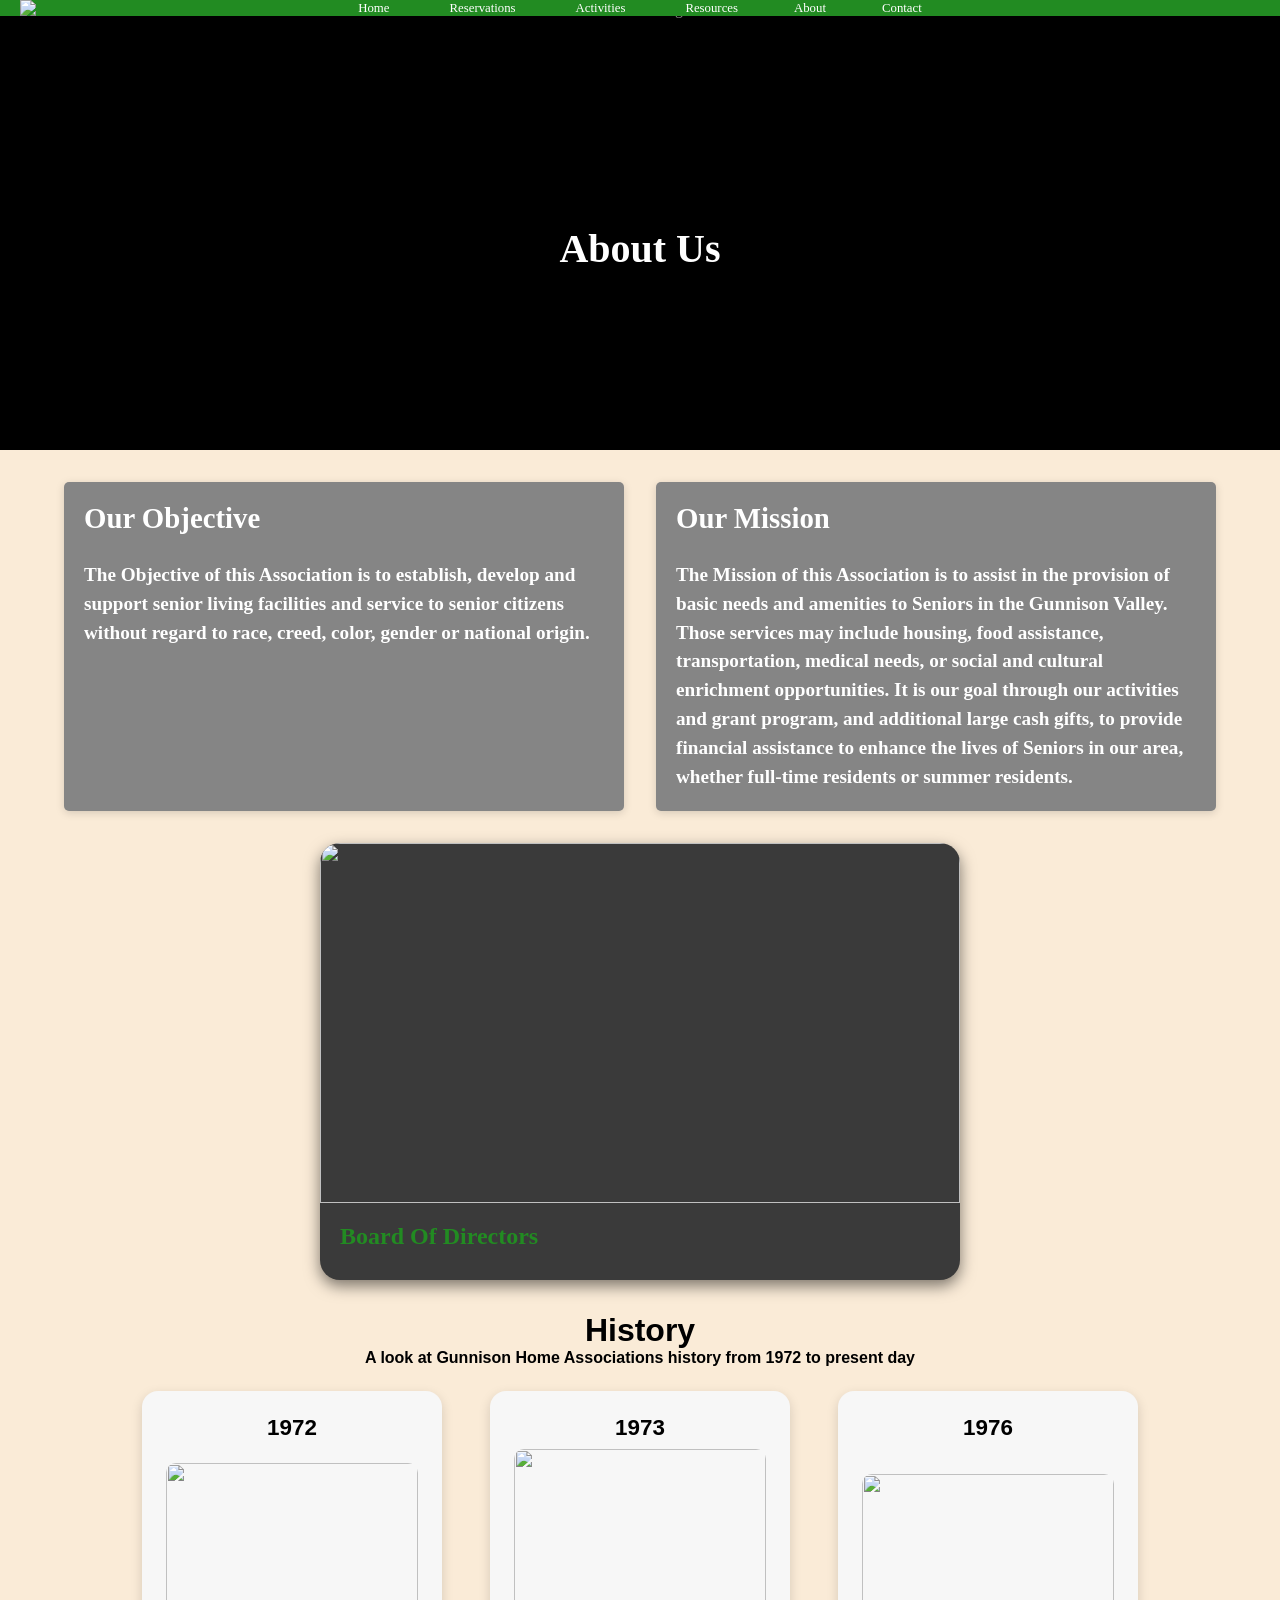
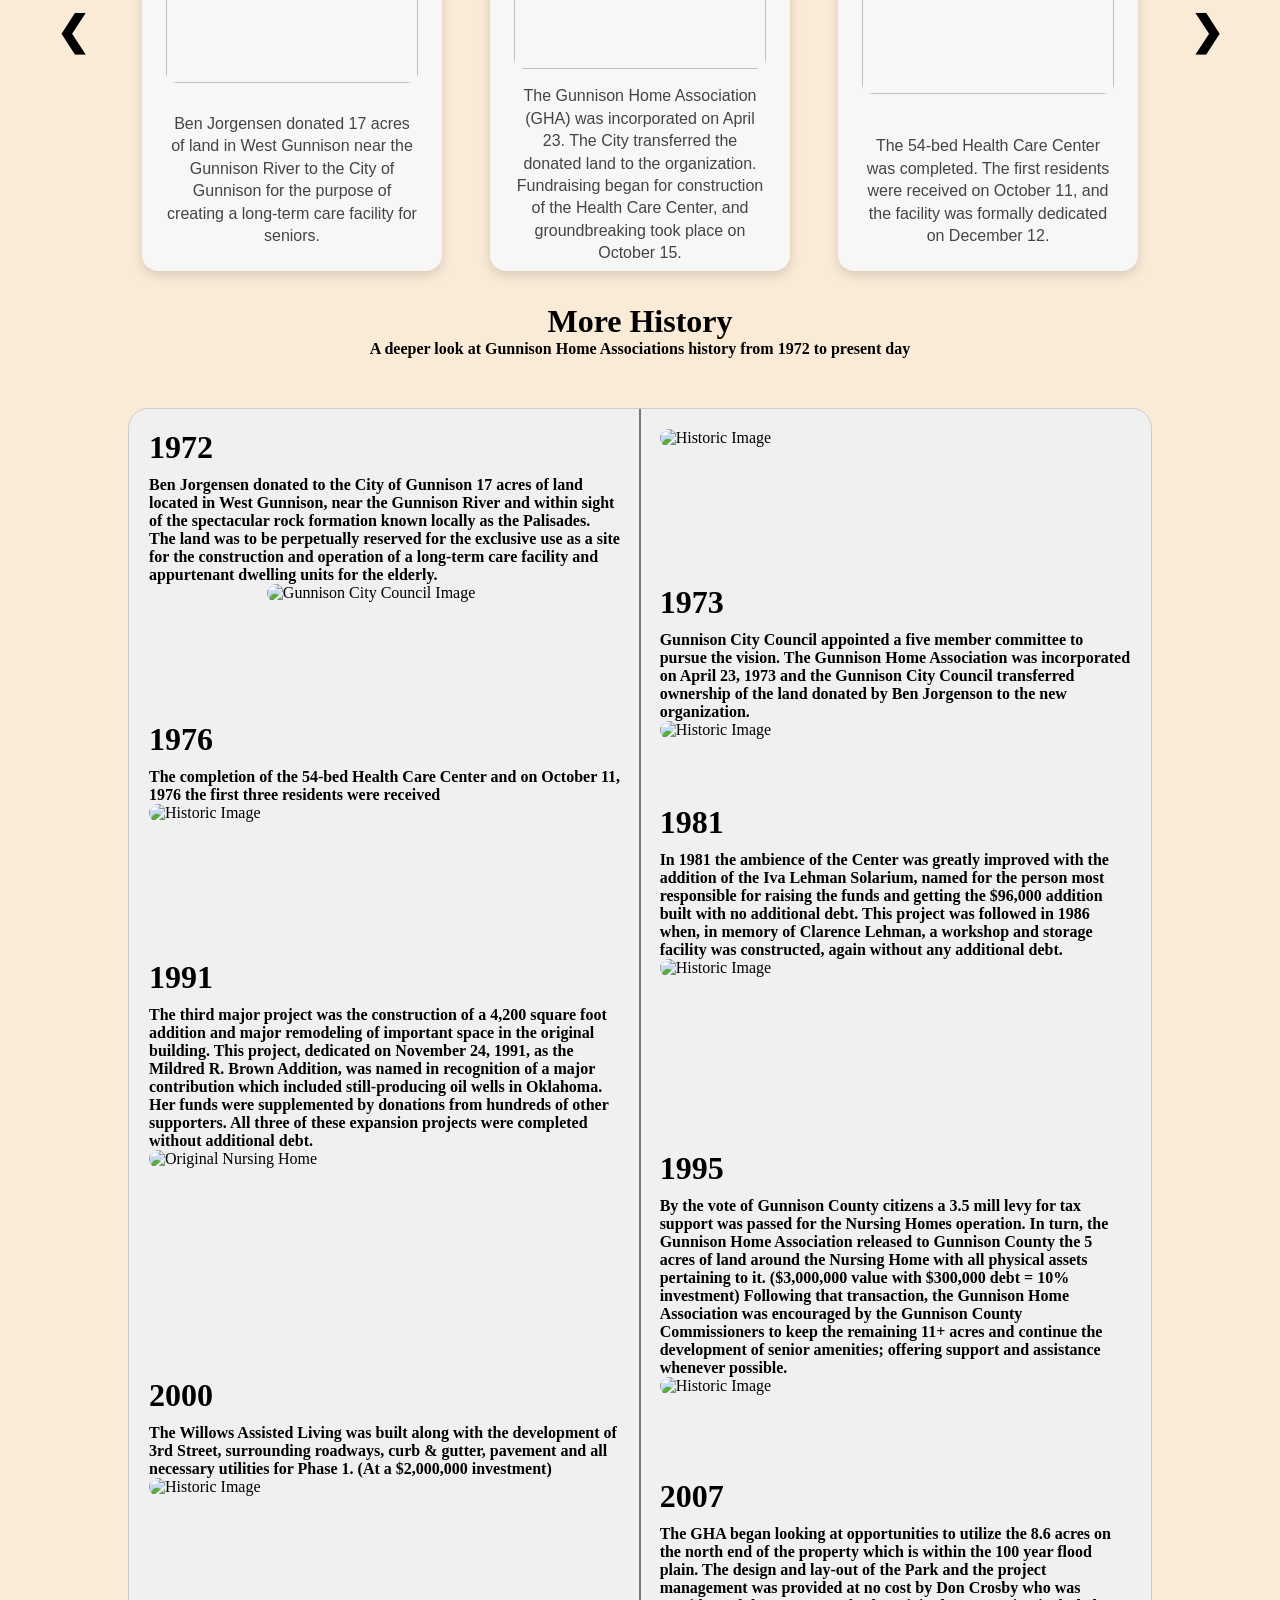
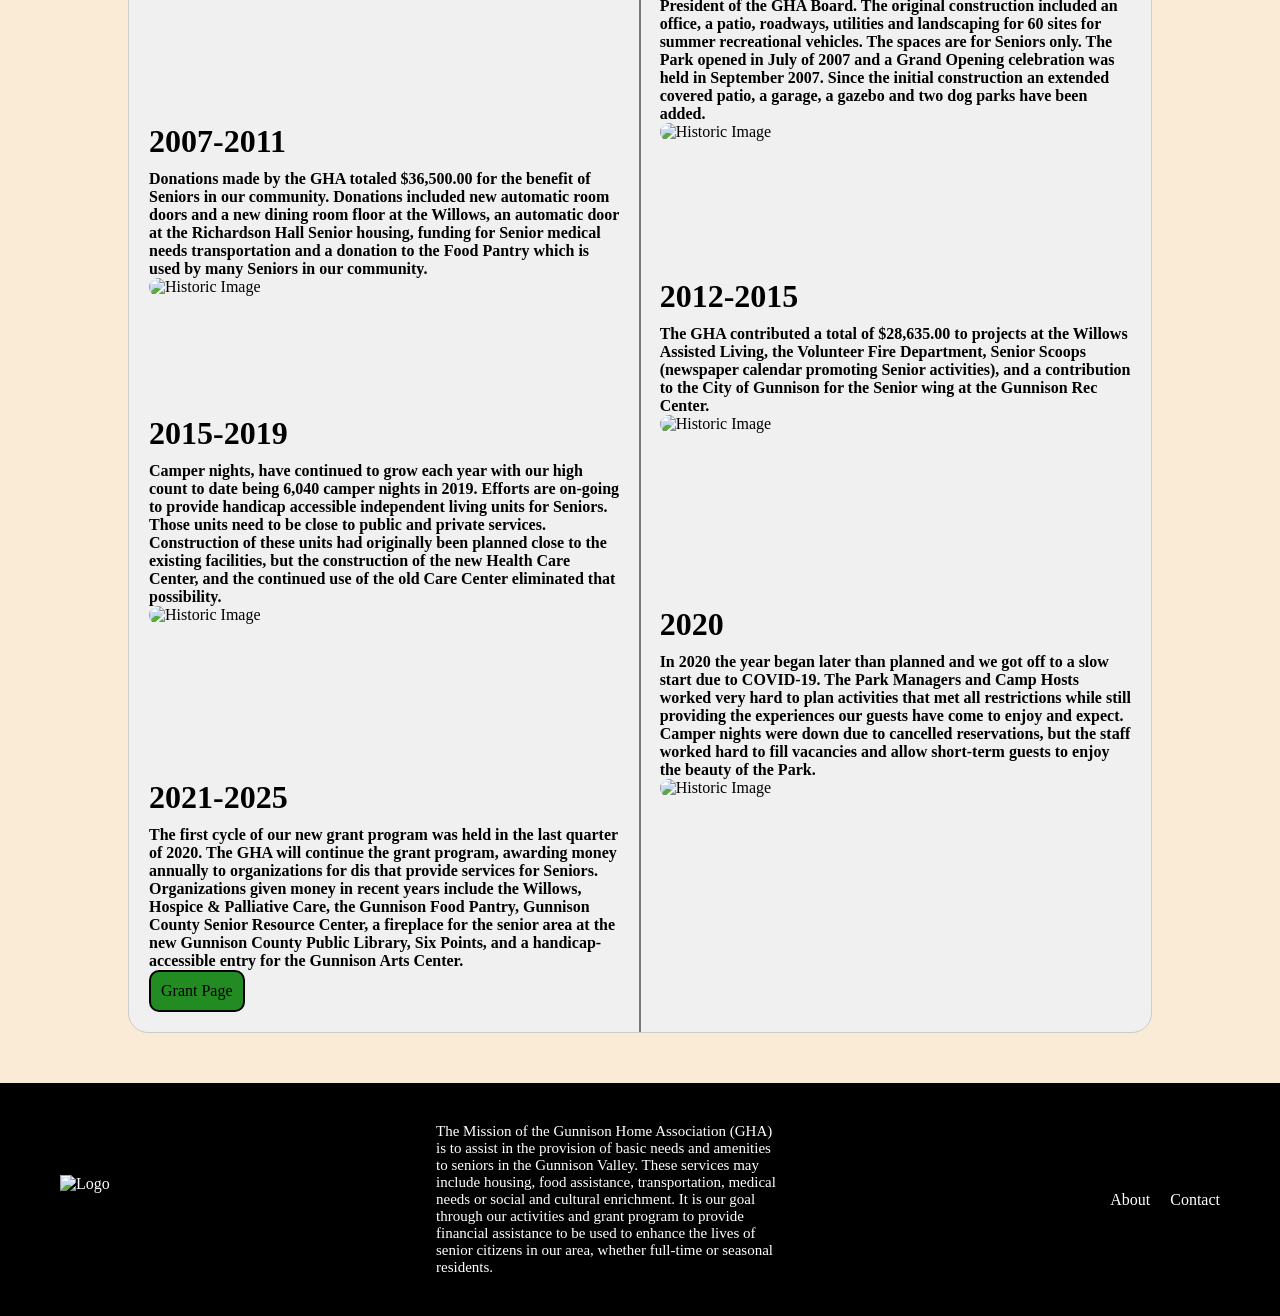
==== about.html @ cdab9be5 "Add files via upload" ====
<!DOCTYPE html>
<html lang="en">
<head>
  <meta charset="UTF-8" />
  <meta name="viewport" content="width=device-width, initial-scale=1.0" />
  <title>Gunnison Home Association About</title>
  <link rel="stylesheet" href="aboutStyle.css" />
  
</head>
<body>

  <nav class="navLinks">
    <div class="GHA_Logo"><img id="logo" src="homePhotos/ghaLogo.png"></div>
    
    <!-- Hamburger icon (mobile only) -->
    <button class="hamburger" onclick= toggleMenu()>&#9776;</button>

    <div class="center-links">
      <a href="index.html">Home</a>
      <a href="reservation.html">Reservations</a>
      <a href="activities.html">Activities</a>
      <a href="resources.html" class="active">Resources</a>
      <div class="dropdown">
        <button class="dropbtn">About
          <i class="fa fa-caret-down"></i> <!-- down arrow for drop down menu -->
        </button>
        <div class="dropdown-content">
          <a href="about.html">About Us</a>
          <a href="grants.html">Grants</a>
        </div>
      </div>
      <a href="contact.html">Contact</a>
    </div>

  </nav>

  <div class="aboutImage">
    <script src="script.js"></script>
    <img id="scrollImg" src="aboutPhotos/aboutPic.jpg" alt="About Image">
    <div class="imageTextMiddle"><h1>About Us</h1></div>

  </div>

  <div class="mission-objective-container">
  <div class="objective-obj">
    <div class="objective-text">
      <h1>Our Objective</h1><br>
      <b>
        The Objective of this Association is to establish, develop and support senior living facilities and 
        service to senior citizens without regard to race, creed, color, gender or national origin.
      </b>
    </div>
  </div>

  <div class="mission-obj">
    <div class="mission-text">
      <h1>Our Mission</h1><br>
      <b>
        The Mission of this Association is to assist in the provision of basic needs and amenities to Seniors
        in the Gunnison Valley. Those services may include housing, food assistance, transportation, medical
        needs, or social and cultural enrichment opportunities. It is our goal through our activities and grant
        program, and additional large cash gifts, to provide financial assistance to enhance the lives 
        of Seniors in our area, whether full-time residents or summer residents.
      </b>
    </div>
  </div>
</div>

  <div class="boardOfDirectors">
    <div class="board-img">
                <img src="aboutPhotos/boardOfDirectors.jpg">
    </div>
    <div class="boardText">
        <h1>Board Of Directors</h1>
        <b>
        </b>
    </div>
  </div>


  <div class="history-obj">
    <div class="history-header">
      <h1>History</h1>
      <b> A look at Gunnison Home Associations history from 1972 to present day </b>
    </div>

    <div class="history-slides">
      <a class="prev" onclick="plusHisSlides(-1)">&#10094;</a>     

      <div class="year-obj-1">
        <p class="year"></p>
        <img class="historyImg">
        <p class="historyBlurb"></p>
      </div>

      <div class="year-obj-2">
        <p class="year"></p>
        <img class="historyImg">
        <p class="historyBlurb"></p>
      </div>

      <div class="year-obj-3">
        <p class="year"></p>
        <img class="historyImg">
        <p class="historyBlurb"></p>
      </div>

      <a class="next" onclick="plusHisSlides(1)">&#10095;</a>
    </div>
  </div>

  <div class="history-header-ext">
    <h1>More History</h1>
    <b> A deeper look at Gunnison Home Associations history from 1972 to present day </b>
  </div>

  <div class="history">
    <div class="center-line"></div>

    <div class="history-row">
      <div class="left-side">
        <div class="year"><h1>1972</h1></div>
        <div class="content">
          <b>
            Ben Jorgensen donated to the City of Gunnison 17 acres of land located in West Gunnison, near the Gunnison River and within sight of the spectacular rock formation known locally as the Palisades. The land was to be perpetually reserved for the exclusive use as a site for the construction and operation of a long-term care facility and appurtenant dwelling units for the elderly.
          </b>
        </div>
      </div>

      <div class="right-image">
        <img src="temp.jpg" alt="Historic Image">
      </div>
    </div>

    <div class="history-row">
      <div class="left-image">
        <img src="aboutPhotos/city_Council.jpg" alt="Gunnison City Council Image" style="width:50%;">
      </div>

      <div class="right-side">
        <div class="year"><h1>1973</h1></div>
        <div class="content">
          <b>
            Gunnison City Council appointed a five member committee to pursue the vision.  The Gunnison Home Association was incorporated on April 23, 1973 and the Gunnison City Council transferred ownership of the land donated by Ben Jorgenson to the new organization.    
          </b>
        </div>
      </div>
    </div>

    <div class="history-row">
      <div class="left-side">
        <div class="year"><h1>1976 </h1></div>
        <div class="content">
          <b>
            The completion of the 54-bed Health Care Center and on October 11, 1976 the first three residents were received
          </b>
        </div>
      </div>

      <div class="right-image">
        <img src="aboutPhotos/oldNursingHome.jpg" alt="Historic Image">
      </div>
    </div>

    <div class="history-row">
      <div class="left-image">
        <img src="temp.jpg" alt="Historic Image">
      </div>

      <div class="right-side">
        <div class="year"><h1>1981</h1></div>
        <div class="content">
          <b>
            In 1981 the ambience of the Center was greatly improved with the addition of the Iva Lehman Solarium, named for the person most responsible for raising the funds and getting the $96,000 addition built with no additional debt.  This project was followed in 1986 when, in memory of Clarence Lehman, a workshop and storage facility was constructed, again without any additional debt.
          </b>
        </div>
      </div>
    </div>

    <div class="history-row">
      <div class="left-side">
        <div class="year"><h1>1991 </h1></div>
        <div class="content">
          <b>
            The third major project was the construction of a 4,200 square foot addition and major remodeling of important space in the original building.  This project, dedicated on November 24, 1991, as the Mildred R. Brown Addition, was named in recognition of a major contribution which included still-producing oil wells in Oklahoma.  Her funds were supplemented by donations from hundreds of other supporters.  All three of these expansion projects were completed without additional debt.            </b>
        </div>
      </div>

      <div class="right-image">
        <img src="temp.jpg" alt="Historic Image">
      </div>
    </div>

    <div class="history-row">
      <div class="left-image">
        <img src="" alt="Original Nursing Home">
      </div>

      <div class="right-side">
        <div class="year"><h1>1995</h1></div>
        <div class="content">
          <b>
            By the vote of Gunnison County citizens a 3.5 mill levy for tax support was passed for
            the Nursing Homes operation.  In turn, the Gunnison Home Association released to
            Gunnison County the 5 acres of land around the Nursing Home with all physical assets
            pertaining to it. ($3,000,000 value with $300,000 debt = 10% investment)

            Following that transaction, the Gunnison Home Association was encouraged by the
            Gunnison County Commissioners to keep the remaining 11+ acres and continue the development of senior amenities; offering support and assistance whenever possible.
          </b>
        </div>
      </div>
    </div>

    <div class="history-row">
      <div class="left-side">
        <div class="year"><h1>2000 </h1></div>
        <div class="content">
          <b>
            The Willows Assisted Living was built along with the development of 3rd Street,
            surrounding roadways, curb & gutter, pavement and all necessary utilities for Phase 1. (At a $2,000,000 investment)
          </b>
        </div>
      </div>

      <div class="right-image">
        <img src="aboutPhotos/assisted_living.jpg" alt="Historic Image">
      </div>
    </div>

    <div class="history-row">
      <div class="left-image">
        <img src="aboutPhotos/rvParkSkyVeiw.jpg" alt="Historic Image">
      </div>

      <div class="right-side">
        <div class="year"><h1>2007</h1></div>
        <div class="content">
          <b>
            The GHA began looking at opportunities to utilize the 8.6 acres on the north end of the property which is within the 100 year 
            flood plain.  The design and lay-out of the Park and the project management was provided at no cost by Don Crosby who was President
             of the GHA Board.  The original construction included an office, a patio, roadways, utilities and landscaping for 60 sites for 
             summer recreational vehicles.  The spaces are for Seniors only.   The Park opened in July of 2007 and a Grand Opening celebration
              was held in September 2007.  Since the initial construction an extended covered patio, a garage, a gazebo and two dog parks have been added.             
          </b>
        </div>
      </div>
    </div>

    <div class="history-row">
      <div class="left-side">
        <div class="year"><h1>2007-2011 </h1></div>
        <div class="content">
          <b>
            Donations made by the GHA totaled $36,500.00 for the benefit of Seniors in our community. Donations included new automatic room doors and a new dining room floor 
            at the Willows, an automatic door at the Richardson Hall Senior housing, funding for Senior medical needs transportation and a 
            donation to the Food Pantry which is used by many Seniors in our community.

          </b>
        </div>
      </div>
      <div class="right-image">
        <img src="temp.jpg" alt="Historic Image">
      </div>
    </div>

    <div class="history-row">
      <div class="left-image">
        <img src="temp.jpg" alt="Historic Image">
      </div>

      <div class="right-side">
        <div class="year"><h1>2012-2015</h1></div>
        <div class="content">
          <b>
            The GHA contributed a total of $28,635.00 to projects at the Willows Assisted Living,  the Volunteer Fire Department,
             Senior Scoops (newspaper calendar promoting Senior activities), and a contribution to the City of Gunnison for the Senior 
             wing at the Gunnison Rec Center.</b>
        </div>
      </div>
    </div>

    <div class="history-row">
      <div class="left-side">
        <div class="year"><h1>2015-2019</h1></div>
        <div class="content">
          <b>
            Camper nights, have continued to grow each year with our high count to date being 6,040 camper nights in 2019.

            Efforts are on-going to provide handicap accessible independent living units for Seniors.  
            Those units need to be close to public and private services.  Construction of these units had originally 
            been planned close to the existing facilities, but the construction of the new Health Care Center, and the 
            continued use of the old Care Center eliminated that possibility.
            </b>
        </div>
      </div>

      <div class="right-image">
        <img src="temp.jpg" alt="Historic Image">
      </div>
    </div>

    <div class="history-row">
      <div class="left-image">
        <img src="temp.jpg" alt="Historic Image">
      </div>

      <div class="right-side">
        <div class="year"><h1>2020</h1></div>
        <div class="content">
          <b>
            In 2020 the year began later than planned and we got off to a slow start due to COVID-19. 
            The Park Managers and Camp Hosts worked very hard to plan activities that met all restrictions 
            while still providing the experiences our guests have come to enjoy and expect. Camper nights were 
            down due to cancelled reservations, but the staff worked hard to fill vacancies and allow short-term 
            guests to enjoy the beauty of the Park.
          </b>
        </div>
      </div>
    </div>


    <div class="history-row">

      <div class="left-side">
        <div class="year"><h1>2021-2025</h1></div>
        <div class="content">
          <b>
            The first cycle of our new grant program was held in the last quarter of 2020. The GHA will continue the grant program, awarding money 
            annually to organizations for dis that provide services for Seniors.  Organizations given money in recent years include the Willows, 
            Hospice & Palliative Care, the Gunnison Food Pantry, Gunnison County Senior Resource Center, a fireplace for the senior area at the new
            Gunnison County Public Library, Six Points, and a handicap-accessible entry for the Gunnison Arts Center.  
          </b><br>
          <a class = "standardButton" href="grants.html">Grant Page</a> 
        </div>
      </div>

      <div class="right-image">
        <img src="temp.jpg" alt="Historic Image">
      </div>
    </div>

    

  </div>

 <!-- Footer Section -->
  <footer class="site-footer">
    <div class="footer-content">
      <div class="footer-logo">
        <img src="homePhotos/ghaLogo.png" alt="Logo" />
      </div>
      <div class="footer-text">
        <p>The Mission of the Gunnison Home Association (GHA) is to assist in the provision of basic needs and amenities to seniors in the Gunnison Valley. These services may include housing, food assistance, transportation, medical needs or social and cultural enrichment. It is our goal through our activities and grant program to provide financial assistance to be used to enhance the lives of senior citizens in our area, whether full-time or seasonal residents.
        </p>
      </div>
      <div class="footer-links">
        <a href="about.html">About</a>
        <a href="contact.html">Contact</a>
      </div>
    </div>
  </footer>


  <script src="script.js"></script>

</body>
---- aboutStyle.css ----
/* Reset */
* {
  box-sizing: border-box;
  margin: 0;
  padding: 0;
}


body {
  background-color:#FAEBD7;
  opacity: 0;
  transition: opacity 0.5s ease-in-out; /* Adjust duration and easing as needed */
}

body.fade-in {
  opacity: 1;
}

html, body {
  max-width: 100%;
  overflow-x: hidden; 
  font-family: 'Times New Roman';
}

/* NAVIGATION */
.navLinks {
  background-color: #228B22;
  position: fixed;
  top: 0;
  width: 100%;
  z-index: 1000;
  font-size: 1vw;

  display: flex;
  align-items: center;
  justify-content: space-between;
  padding: 0 20px;
}

.GHA_Logo #logo {
  width: 50px;
  height: auto;
  display: block;
}

/* Hamburger Button */
.hamburger {
  display: none;
  font-size: 30px;
  color: white;
  cursor: pointer;
  background: none;
  border: none;
  outline: none;
  transition: background-color 0.3s;
}

/* Center nav links (desktop) */
.center-links {
  position: absolute;
  left: 50%;
  transform: translateX(-50%);
  display: flex;
  gap: 20px;
}

.center-links a {
  color: #fff;
  padding: 14px 20px;
  text-decoration: none;
  transition: background-color 0.3s;
}

.center-links a:hover, button:hover {
  background-color: #78fa2c;
}

.standardButton {
  background-color: #228B22;
  color: black;
  border: 2px solid rgb(0, 0, 0);
  padding: 10px 10px;
  text-align: center;
  text-decoration: none;
  display: inline-block;
  border-radius: 10px; /* Rounds all corners by 10 pixels */
}

.standardButton:hover {
  background-color: #78fa2c;

}

/* === Drop Down ===*/

/* The dropdown container */
.dropdown {
  float: left;
  overflow: hidden;
}

/* Dropdown button */
.dropdown .dropbtn {
  font-size: 1vw;
  border: none;
  outline: none;
  color: white;
  padding: 14px 16px;
  background-color: inherit;
  font-family: inherit; /* Important for vertical align on mobile phones */
  margin: 0; /* Important for vertical align on mobile phones */
}

.dropdown:hover .dropbtn {
  background-color: #78fa2c;
}

/* Dropdown content (hidden by default) */
.dropdown-content {
  display: none;
  position: absolute;
  background-color: #f9f9f9;
  min-width: 160px;
  box-shadow: 0px 8px 16px 0px rgba(0,0,0,0.2);
  z-index: 1;
}

/* Links inside the dropdown */
.dropdown-content a {
  float: none;
  color: black;
  padding: 12px 16px;
  text-decoration: none;
  display: block;
  text-align: left;
}

/* Add a grey background color to dropdown links on hover */
.dropdown-content a:hover {
  background-color: #ddd;
}

/* Show the dropdown menu on hover */
.dropdown:hover .dropdown-content {
  display: block;
}
/* ======= MOBILE NAV MENU ======= */
@media (max-width: 768px) {
  .navLinks {
    flex-direction: row;
    justify-content: space-between;
    align-items: center;
  }

  .center-links {
    display: none;
    flex-direction: column;
    align-items: center;
    position: static;
    transform: none;
    width: 100%;
    background-color: #228B22;
    padding: 10px 0;
  }

  .center-links.show {
    display: flex;
  }

  .center-links a {
    padding: 10px;
    width: 100%;
    text-align: center;
    font-size: 3vw;
  }

  .hamburger {
    display: block;
  }
  
  .dropdown .dropbtn {
    font-size: clamp(14px, 3.5vw, 20px);
    color: white;
    background-color: inherit;
    border: none;
    outline: none;
    font-family: inherit;
  }
}

/* ABOUT IMAGE */
#scrollImage,
.aboutImage {
  width: 100%;   
  height: auto;
  display: block;
}

#scrollImg.hidden {
  opacity: 0;
  pointer-events: none;
}

.aboutImage {
  height: 50vh;
  overflow: hidden;
  margin-top: 0;
  text-align: center;
  color: #fff;
  background: black;
  position: relative;
}

.aboutImage img {
  opacity: 0.5;
  width: 100%;   
  height: 100%;
  object-fit: cover;
  display: block;
}

/* Overlay text */
.imageTextMiddle {
  position:absolute;
  top: 50%;
  text-align: center;
  width: 100%;
  font-size: 20px;
}

/* === About Content (Objective, Mission, History) === */

.mission-objective-container {
  display: flex;
  justify-content: space-between;
  align-items: stretch;
  gap: 2rem;
  width: 90%;
  margin: 2rem auto;
  flex-wrap: wrap;
}

.objective-obj, .mission-obj {
  flex: 1;
  min-width: 350px;
  padding: 20px;
  background-color: #858585;
  overflow: hidden;
  border-radius: 5px;
  color: #fff;
  box-shadow: 0 2px 8px rgba(0,0,0,0.15);
}

.objective-text b, .mission-text b {
  font-size: 1.2rem;
  line-height: 1.5;
}

/* Optional: make headings pop a bit */
.objective-text h1, .mission-text h1 {
  margin-bottom: 0.5rem;
  font-size: 1.8rem;
}

/* Responsive tweak for smaller screens */
@media (max-width: 800px) {
  .mission-objective-container {
    flex-direction: column;
    gap: 1rem;
  }
}

/* === Board of Directors */

.boardOfDirectors {
  display: flex;
  flex-direction: column;
  justify-content: space-between;
  background-color: #3a3a3a;
  color: white;
  border-radius: 20px;
  width: 50%;
  max-width: 100vw;
  min-width: 300px;
  overflow: hidden;
  box-shadow: 0 6px 15px rgba(0, 0, 0, 0.5);
  transition: transform 0.3s ease;
  margin: 2rem auto;
}

.boardOfDirectors:hover {
  transform: scale(1.02);
}

.board-img {
  width: 100%;
  height: 50%; /* upper half look */
  aspect-ratio: 16 / 9;
  overflow: hidden;
}

.board-img img {
  width: 100%;
  height: 100%;
  object-fit: cover;
}

/* Text content area */
.boardText {
  padding: 20px;
  font-size: 1rem;
  text-align: left;
}

.boardText h1 {
  font-size: 1.5rem;
  color:#228B22;
  margin-bottom: 10px;
}
.boardText b {
  
  font-size: 1.25rem;

}

/* === History (slide show) === */
.history-obj {
  text-align: center;
  margin: 2rem auto;
  width: 95%;           /* slightly wider overall */
  max-width: 1200px;    /* allow for bigger boxes */
  font-family: Arial, sans-serif;
}

.history-header {
  margin-bottom: 1.5rem;
  color: #000000;
}

.history-header-ext {
  margin-bottom: 1.5rem;
  color: #000000;
  text-align: center;
  margin: 2rem auto;
}

.history-slides {
  display: flex;
  align-items: stretch;
  justify-content: space-between;
  position: relative;
  gap: 1.5rem;           /* spacing between the boxes */
}

.prev, .next {
  cursor: pointer;
  font-size: 2.5rem;     /* slightly larger arrows */
  font-weight: bold;
  color: #000000;
  text-decoration: none;
  padding: 0.5rem 1rem;
  user-select: none;
  transition: color 0.3s;
  align-self: center;
}

.prev:hover, .next:hover {
  color: #0077cc;
}

.year-obj-1, .year-obj-2, .year-obj-3 {
  flex: 1;
  margin: 0 0.75rem;
  display: flex;
  flex-direction: column;
  justify-content: space-between;
  background: #f7f7f7;
  border-radius: 16px;
  box-shadow: 0 4px 12px rgba(0,0,0,0.15);
  padding: 1.5rem;
  min-height: 480px;
  max-height: 480px;
  overflow: hidden;
  transition: transform 0.2s ease, box-shadow 0.2s ease;
}

.year-obj-1:hover,
.year-obj-2:hover,
.year-obj-3:hover {
  transform: translateY(-6px);
  box-shadow: 0 6px 16px rgba(0,0,0,0.2);
}

.year-obj-1 p.year,
.year-obj-2 p.year,
.year-obj-3 p.year {
  font-weight: bold;
  font-size: 1.4rem;     
  margin-bottom: 0.5rem;
}

.historyImg {
  width: 100%;
  height: 220px;         
  object-fit: cover;
  border-radius: 10px;
  margin-bottom: 1rem;
}

.historyBlurb {
  font-size: 1rem;
  color: #444;
  line-height: 1.4;
}

/* Optional: responsive stacking on small screens */
@media (max-width: 768px) {
  .history-slides {
    flex-direction: column;
  }

  .prev, .next {
    position: static;
    margin: 0.5rem 0;
  }

  .year-obj-1, .year-obj-2, .year-obj-3 {
    width: 100%;
    margin-bottom: 1rem;
  }
}


/* === first history === */
.history {
  position: relative;
  width: 80%;
  margin: 50px auto;
  padding: 20px;
  background-color: #f0f0f0;
  border: 1px solid #ccc;
  overflow: hidden;
  border-radius: 20px;
}

.center-line {
  position: absolute;
  top: 0;
  bottom: 0;
  left: 50%;
  width: 1px;
  background-color: black;
  transform: translateX(-50%);
}

.history-row {
  display: flex;
  justify-content: space-between;
  align-items: flex-start;
}

.left-side,.right-side {
  width: 48%;
  display: flex;
  flex-direction: column;
  gap: 10px;
}

.right-image, .left-image {
  width: 48%;
  
}

.right-image img, .left-image img {
  width: 100%;
  /* height: auto; */
  
  display: block;
  border-radius: 10px;
}

.left-image img {

  margin: auto;
}


.year h1 {
  margin: 0;
}
/* Footer Styling */
.site-footer {
  background-color: #000;
  color: #fff;
  padding: 40px 60px;
}

.footer-content {
  max-width: 100%;
  margin: 1 auto;
  display: flex;
  justify-content: space-between;
  align-items: center;
  flex-wrap: wrap;
}

.footer-logo img {
  height: 50px;
  width: auto;
  float: left;
}

.footer-text {
  font-size: 15px;
  width: 30%;
  float: left;
}

.footer-links {
  display: flex;
  text-align: center;
  gap: 20px;
}

.footer-links a {
  color: #fff;
  text-decoration: none;
  transition: color 0.3s;
}

.footer-links a:hover {
  color: #aaa;
}

/* Footer Mobile */
@media (max-width: 600px) {
  .footer-content {
    flex-direction: column;
    text-align: center;
  }

  .footer-links {
    margin-top: 20px;
    flex-direction: column;
    gap: 10px;
  }
}
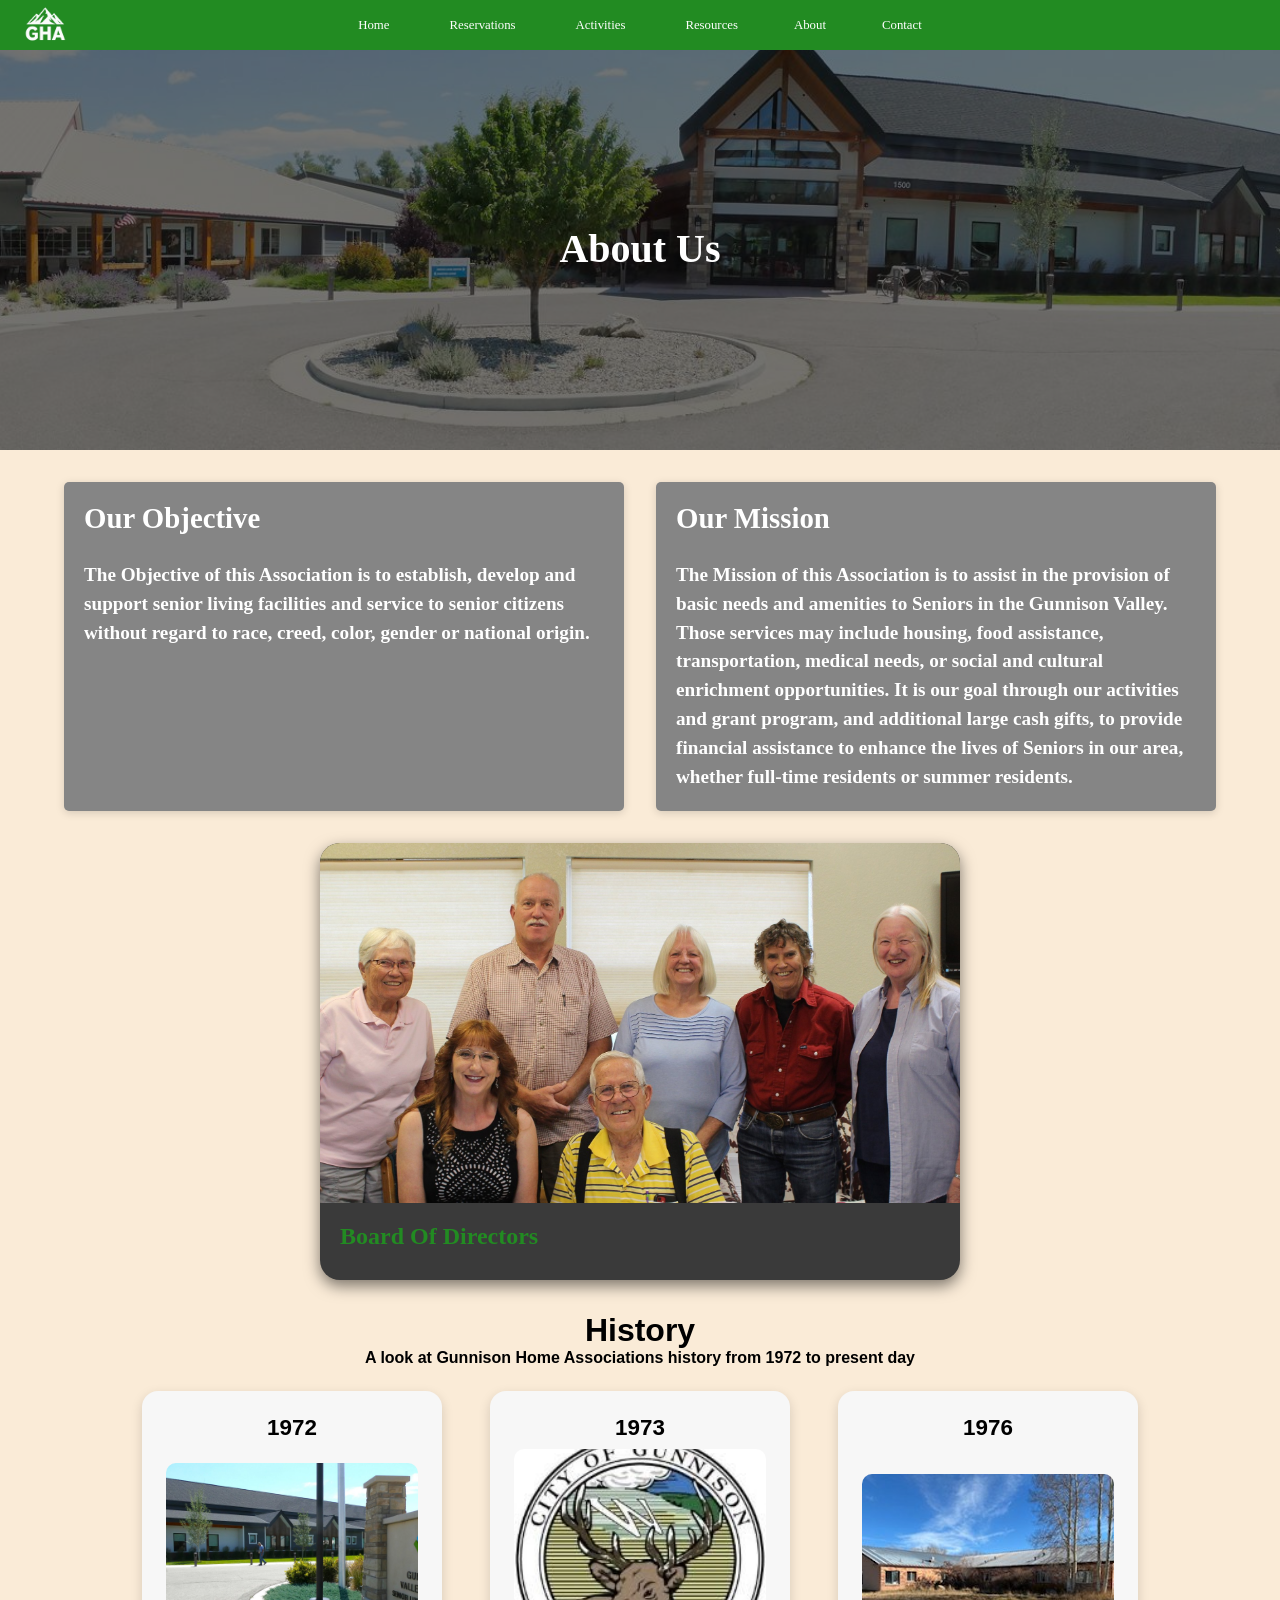
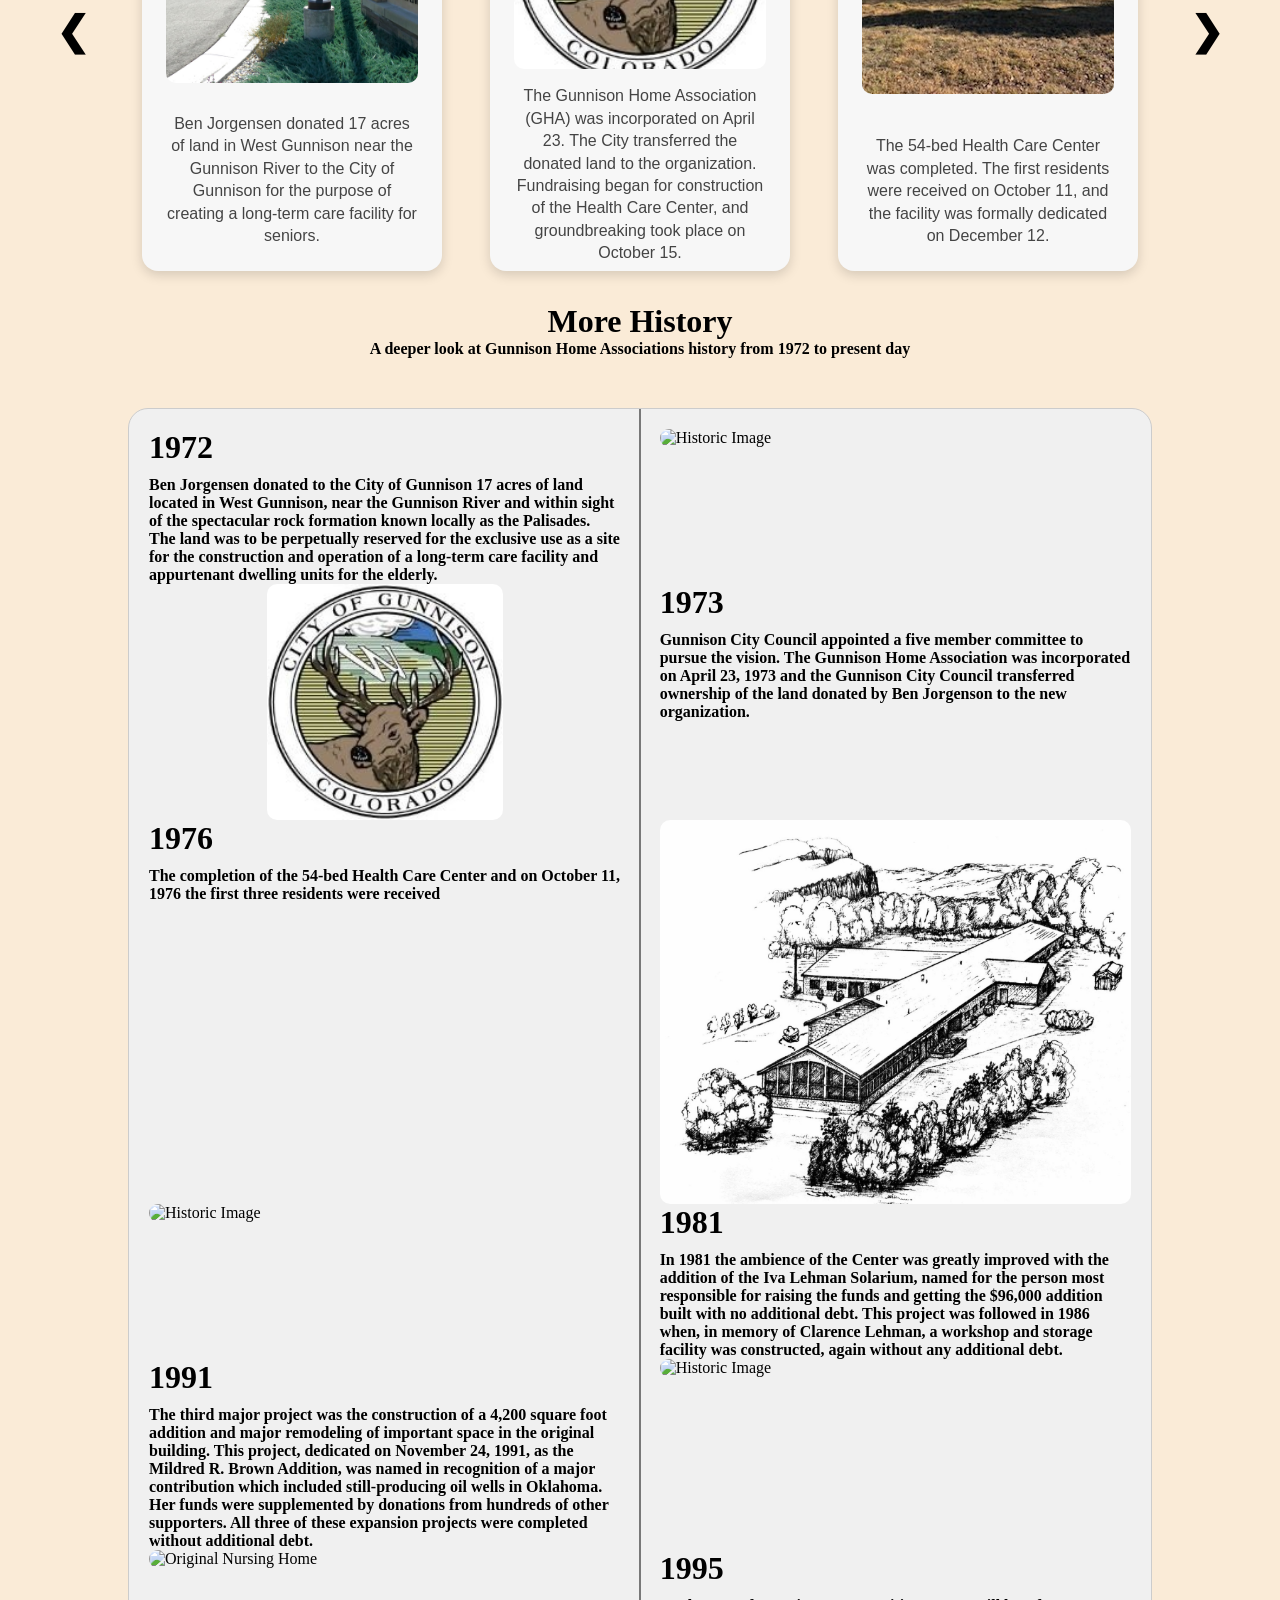
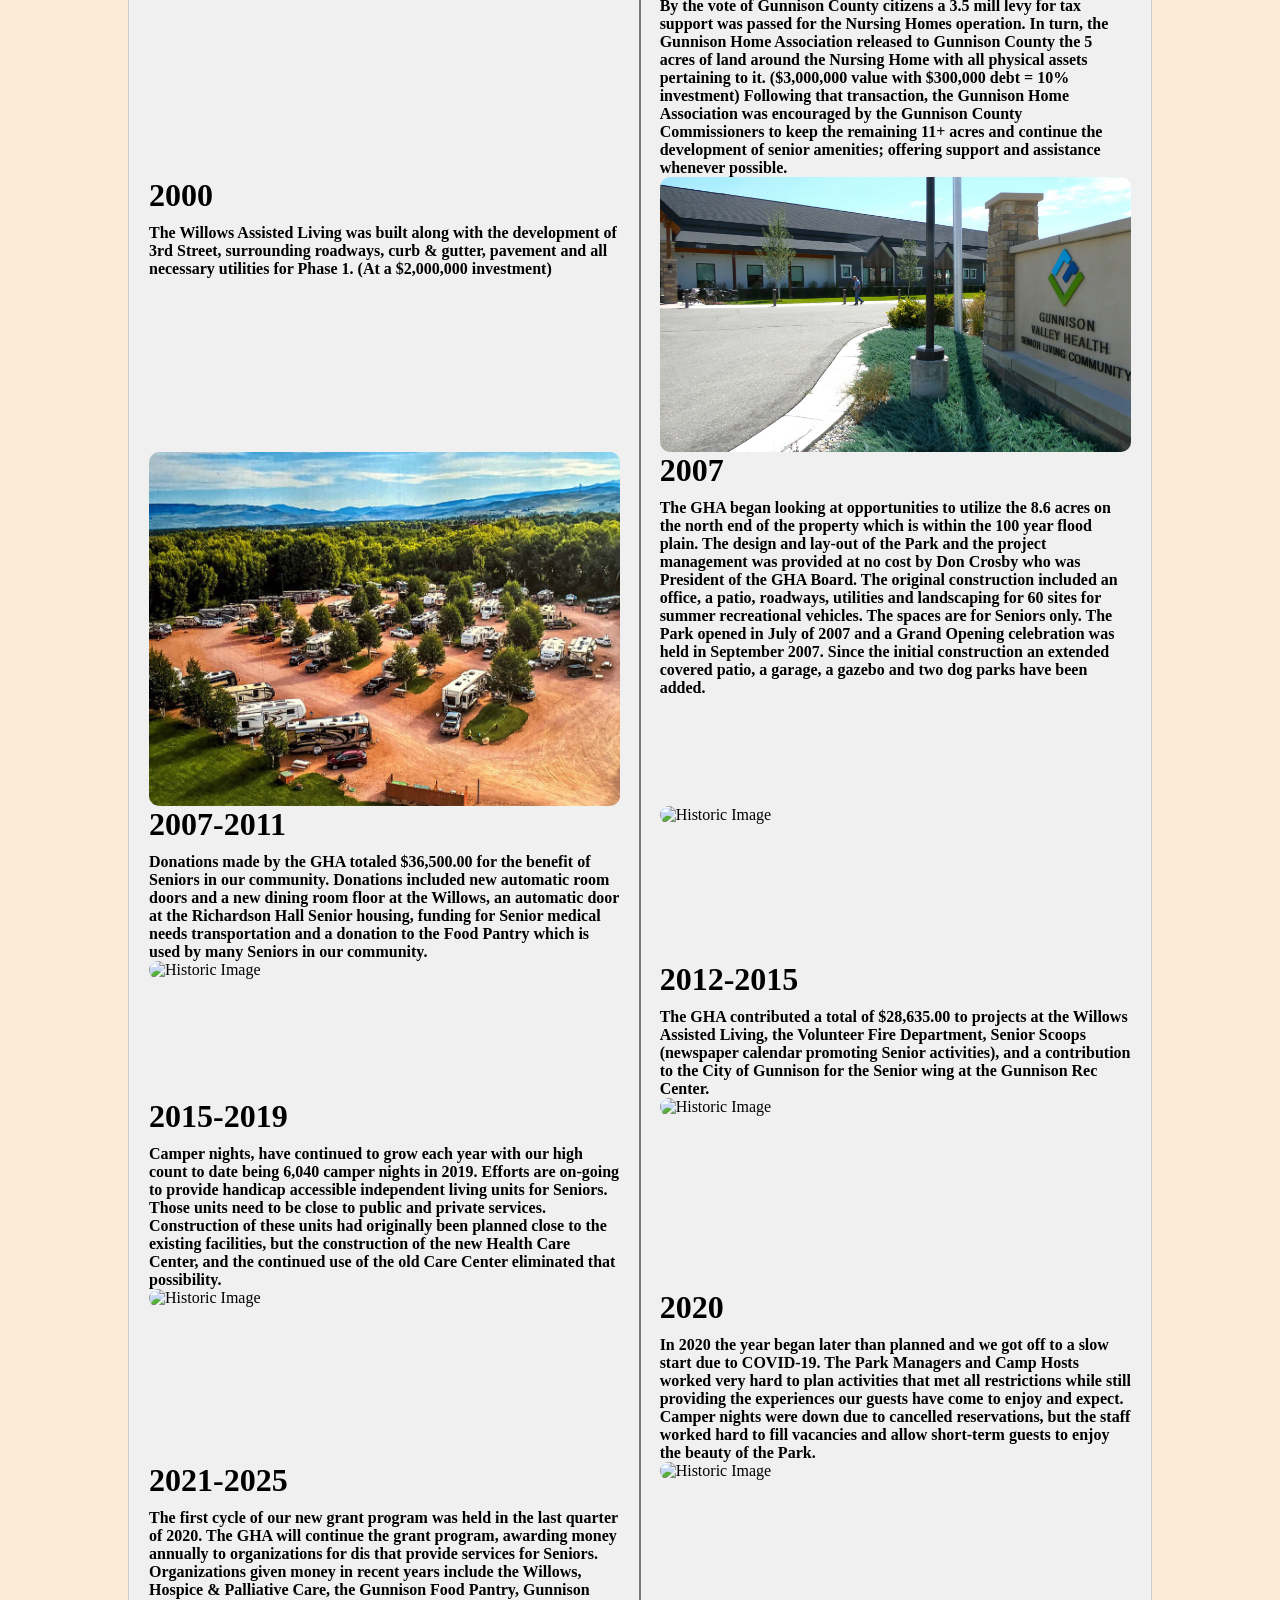
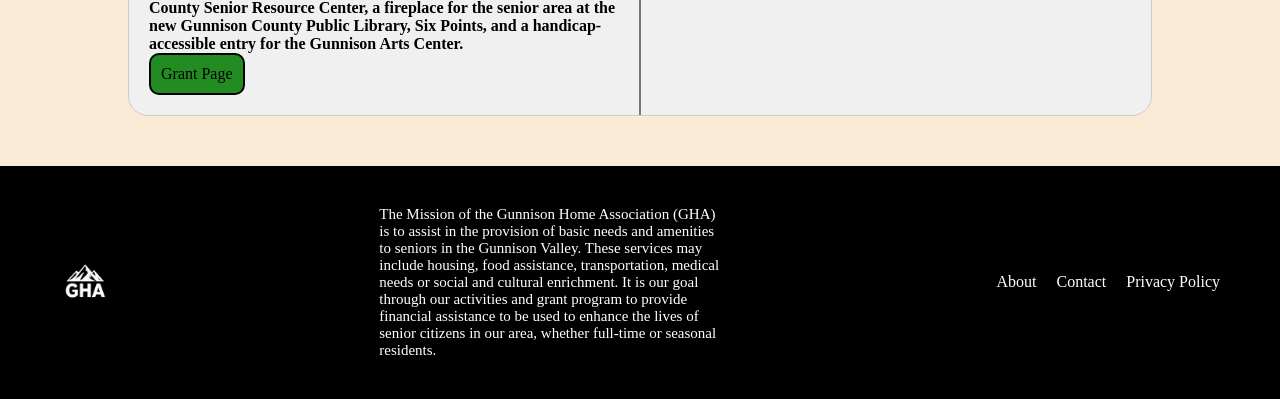
==== commit 8045090c: "Privacy Policy update" ====
--- a/about.html
+++ b/about.html
@@ -357,6 +357,7 @@
       <div class="footer-links">
         <a href="about.html">About</a>
         <a href="contact.html">Contact</a>
+        <a href="privacypolicy.html">Privacy Policy</a>
       </div>
     </div>
   </footer>
